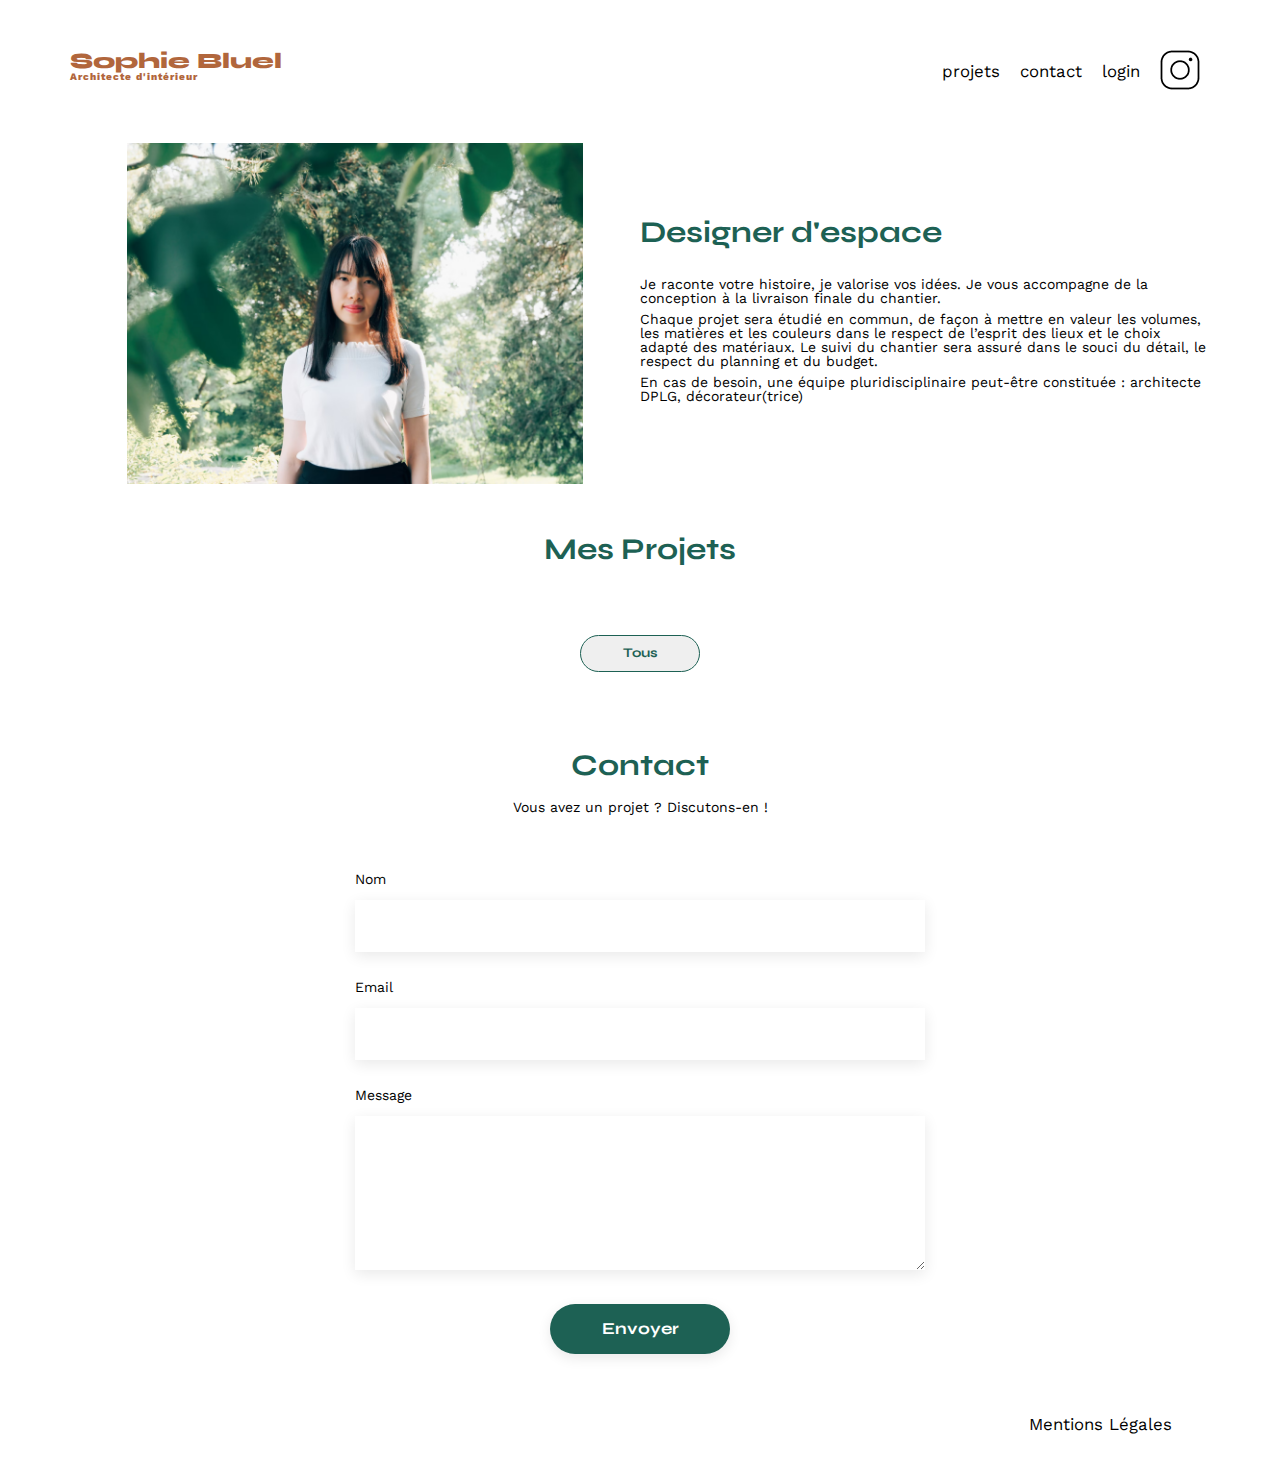
==== index.html @ b012aa26 "frontEnd_Projet_Sophie_Bluel" ====
<!DOCTYPE html>
<html lang="fr">
  <head>
    <meta charset="UTF-8" />
    <title>Sophie Bluel - Architecte d'intérieur</title>
    <meta name="viewport" content="width=device-width, initial-scale=1.0" />
    <link rel="preconnect" href="https://fonts.googleapis.com" />
    <link rel="preconnect" href="https://fonts.gstatic.com" crossorigin />
    <link
      href="https://fonts.googleapis.com/css2?family=Syne:wght@700;800&family=Work+Sans&display=swap"
      rel="stylesheet"
    />
    <meta name="description" content="" />
    <link rel="stylesheet" href="./assets/style.css" />
    <script
      src="https://kit.fontawesome.com/73db696eb9.js"
      crossorigin="anonymous"
    ></script>
  </head>

  <!--------------------------- MODULE ADMIN --------------------------------->
  <aside
    class="admin__rod admin__modifer"
    aria-hidden="true"
    style="display: none"
  >
    <div class="admin__modifer">
      <i class="fa-solid fa-pen-to-square"></i>
      <p>Mode édition</p>
    </div>
  </aside>
  <aside id="modale" class="modale" aria-hidden="true" style="display: none">
    <div class="modale-wrapper js-modale-stop">
      <a href="" class="js-modale-close">
        <i class="fa-solid fa-xmark"></i>
      </a>
      <h2>Galerie photo</h2>
      <div class="js-admin-projets">
   <!---------------------------- generation des photos dynamiquement dans la modale ---------------------------->
      </div>
      <a href="#modaleProjet" class="js-modale-projet">Ajouter un projet</a>
      <a class="btn-clear-admin" href="#">Supprimer la galerie</a>
    </div>
  </aside>
  <aside
    id="modaleProjet"
    class="modale-projet"
    aria-hidden="true"
    style="display: none"
  > <!--------------------------- MODULE Ajout de projet --------------------------------->
    <div class="modale-wrapper js-modale-stop">
      <div class="modale-projet-logo">
        <a href="" class="js-modale-return">
          <i class="fa-solid fa-arrow-left"></i>
        </a>
        <a href="" class="js-modale-close">
          <i class="fa-solid fa-xmark"></i>
        </a>
      </div>
      <h2>Ajout d'un projet</h2>
      <form id="addPictureForm" class="modale-projet-form" action="" enctype="multipart/form-data">
        <div class="form-group-photo">
          <i id="iconPhoto" class="fa-regular fa-image"></i>
          <label for="photo" id="labelPhoto"> Ajouter une photo</label>
          <input type="file" name="photo" id="photo" class="js-image" />
        <div id="picturePreview" style="display: none">
          <img id="picturePreviewImg" src="" alt="Image Preview">
        </div>
      </div>
        
      </form>
      
        <div class="form-group-title">
          <label for="titre">Titre</label>
          <input class="js-title" type="text" name="titre" id="titre" />
        </div>
        <div class="form-group-id">
          <label for="categorie">Catégorie</label>
          <select name="categorie" id="categorie" class="js-categoryId">
            <option value="1">Objets</option>
            <option value="2">Appartements</option>
            <option value="3">Hôtels & restaurants</option>
          </select>
        </div>

        <input type="submit" class="js-add-work" value="Valider" />
      </form>
    </div>
  </aside>
  <!-----------------------------------Affichage par Defaut  --------------------------------------->
  <body>
    <header>
       <a href="index.html"
        ><h1>
          Sophie Bluel
          <span>Architecte d'intérieur</span>
        </h1></a
      >
      <nav>
        <ul>
          <li><a href="#portfolio">projets</a></li>
          <li><a href="#contact">contact</a></li>
          <li class="js-already-logged"><a href="login.html">login</a></li>
          <li>
            <a href="https://instagram.com" target="_blank"
              ><img src="./assets/icons/instagram.png" alt="Instagram"
            /></a>
          </li>
        </ul>
      </nav>
    </header>
    <main>
      <section id="introduction">
        <figure>
          <img src="./assets/images/sophie-bluel.png" alt="" />
        </figure>
        <article>
          <h2>Designer d'espace</h2>
          <p>
            Je raconte votre histoire, je valorise vos idées. Je vous accompagne
            de la conception à la livraison finale du chantier.
          </p>
          <p>
            Chaque projet sera étudié en commun, de façon à mettre en valeur les
            volumes, les matières et les couleurs dans le respect de l’esprit
            des lieux et le choix adapté des matériaux. Le suivi du chantier
            sera assuré dans le souci du détail, le respect du planning et du
            budget.
          </p>
          <p>
            En cas de besoin, une équipe pluridisciplinaire peut-être constituée
            : architecte DPLG, décorateur(trice)
          </p>
        </article>
      </section>
      <section id="portfolio">
        <div class="portfolioTitle">
          <h2>Mes Projets</h2>
           <!--------------------------- Bouton Admin Modifier --------------------------------->
          <div class="admin__modifer" aria-hidden="true" style="display: none">
            <i class="fa-solid fa-pen-to-square"></i>
            <a href="#modale" class="js-modale">Modifier</a>
          </div>
        </div>
         <!--------------------------- Genere dynamiquement les boutons par catégorie--------------------------------->
        <div class="sort">
          <button class="sortBtn" id="0">Tous</button>
        </div>
        <div class="gallery">
           <!--------------------------- Projets generes dynamiquement --------------------------------->
        </div>
      </section>
      <section id="contact">
        <h2>Contact</h2>
        <p>Vous avez un projet ? Discutons-en !</p>
        <form action="#" method="post">
          <label for="name">Nom</label>
          <input type="text" name="name" id="name" />
          <label for="email">Email</label>
          <input type="email" name="email" id="email" />
          <label for="message">Message</label>
          <textarea name="message" id="message" cols="30" rows="10"></textarea>
          <input type="submit" value="Envoyer" />
        </form>
      </section>
    </main>

    <footer>
      <nav>
        <ul>
          <li>Mentions Légales</li>
        </ul>
      </nav>
    </footer>
  </body>
  <script src="./script/Projets.js"></script>
  <script src="./script/admin.js"></script>
</html>
---- assets/style.css ----
/* http://meyerweb.com/eric/tools/css/reset/
   v2.0 | 20110126
   License: none (public domain)
*/

html,
body,
div,
span,
applet,
object,
iframe,
h1,
h2,
h3,
h4,
h5,
h6,
p,
blockquote,
pre,
a,
abbr,
acronym,
address,
big,
cite,
code,
del,
dfn,
em,
img,
ins,
kbd,
q,
s,
samp,
small,
strike,
strong,
sub,
sup,
tt,
var,
b,
u,
i,
center,
dl,
dt,
dd,
ol,
ul,
li,
fieldset,
form,
label,
legend,
table,
caption,
tbody,
tfoot,
thead,
tr,
th,
td,
article,
aside,
canvas,
details,
embed,
figure,
figcaption,
footer,
header,
hgroup,
menu,
nav,
output,
ruby,
section,
summary,
time,
mark,
audio,
video {
  margin: 0;
  padding: 0;
  border: 0;
  font-size: 100%;
  font: inherit;
  vertical-align: baseline;
}
/* HTML5 display-role reset for older browsers */
article,
aside,
details,
figcaption,
figure,
footer,
header,
hgroup,
menu,
nav,
section {
  display: block;
}
body {
  line-height: 1;
}
ol,
ul {
  list-style: none;
}
blockquote,
q {
  quotes: none;
}
blockquote:before,
blockquote:after,
q:before,
q:after {
  content: "";
  content: none;
}
table {
  border-collapse: collapse;
  border-spacing: 0;
}
/** end reset css**/
body {
  max-width: 1140px;
  margin: auto;
  font-family: "Work Sans";
  font-size: 14px;
}
header {
  display: flex;
  justify-content: space-between;
  margin: 50px 0;
}
section {
  margin: 50px 0;
}

h1 {
  display: flex;
  flex-direction: column;
  font-family: "Syne";
  font-size: 22px;
  font-weight: 800;
  color: #b1663c;
}

h1 > span {
  font-family: "Work Sans";
  font-size: 10px;
  letter-spacing: 0.1em;
}

h2 {
  font-family: "Syne";
  font-weight: 700;
  font-size: 30px;
  color: #1d6154;
}
nav ul {
  display: flex;
  align-items: center;
  list-style-type: none;
}
nav li {
  padding: 0 10px;
  font-size: 1.2em;
}
nav a {
  text-decoration: none;
  color: black;
}
nav a:hover {
  color: #b1663c;
}

#introduction {
  display: flex;
  align-items: center;
}
#introduction figure {
  flex: 1;
}
#introduction img {
  display: block;
  margin: auto;
  width: 80%;
}

#introduction article {
  flex: 1;
}
#introduction h2 {
  margin-bottom: 1em;
}

#introduction p {
  margin-bottom: 0.5em;
}
#portfolio h2 {
  text-align: center;
}
.portfolioTitle {
  display: flex;
  flex-direction: row;
  justify-content: space-around;
  margin-bottom: 5em;
}
.hide {
  display: none;
}
.error {
  color: #b1663c;
  font-size: larger;
}
.sort {
  display: flex;
  flex-direction: row;
  justify-content: center;
  align-items: center;
  width: 100%;
  height: 38px;
  margin-bottom: 2em;
  gap: 1em;
}
.sortBtn {
  display: flex;
  align-items: center;
  justify-content: space-evenly;
  font-family: "Syne";
  min-width: 120px;
  height: 37px;
  border: 1px solid #1d6154;
  border-radius: 60px;
  color: #1d6154;
  font-weight: bold;
  padding: 1em;
}
.sortBtn:hover {
  color: white;
  background-color: #1d6154;
}
.sortBtn-active {
  background-color: #1d6154;
  color: white;
}
.gallery {
  width: 100%;
  display: grid;
  grid-template-columns: 1fr 1fr 1fr;
  grid-column-gap: 20px;
  grid-row-gap: 20px;
}

.gallery img {
  width: 100%;
  height: 92.5%;
  object-fit: cover;
}
#contact {
  width: 50%;
  margin: auto;
}
#contact > * {
  text-align: center;
}
#contact h2 {
  margin-bottom: 20px;
}
#contact form {
  text-align: left;
  margin-top: 30px;
  display: flex;
  flex-direction: column;
}

#contact input {
  height: 50px;
  font-size: 1.2em;
  border: none;
  box-shadow: 0px 4px 14px rgba(0, 0, 0, 0.09);
}
#contact label {
  margin: 2em 0 1em 0;
}
#contact textarea {
  border: none;
  box-shadow: 0px 4px 14px rgba(0, 0, 0, 0.09);
}

input[type="submit"] {
  font-family: "Syne";
  font-weight: 700;
  color: white;
  background-color: #1d6154;
  margin: 2em auto;
  width: 180px;
  text-align: center;
  border-radius: 60px;
}

footer nav ul {
  display: flex;
  justify-content: flex-end;
  margin: 2em;
}
/******** logIn stylesheet ***********/

.logInForm {
  display: flex;
  flex-direction: column;
  justify-content: center;
  align-items: center;
  padding: 6em;
  font-family: "Work Sans";
}
.logInForm h1 {
  min-width: 100px;
  height: 36px;
  color: #1d6154;
  padding-bottom: 2em;
}
.logInForm form {
  display: flex;
  flex-direction: column;
}
.logInForm label {
  display: block;
  min-width: 46px;
  height: 16px;
  font-size: 500;
  padding-bottom: 4px;
}
.logInForm input {
  margin-bottom: 20px;
  width: 379px;
  height: 51px;
  border: none;
  box-shadow: 0px 4px 14px 0px #00000017;
}
.logInForm button {
  width: 179px;
  height: 36px;
  top: 529px;
  left: 630px;
  border-radius: 60px;
  align-self: center;
  cursor: pointer;
  margin: 20px;
  background-color: #1d6154;
  color: white;
  font-weight: 700;
  font-family: "Syne";
}
.logInForm button:hover {
  background-color: #0e2f28;
}
.logInForm a {
  font-size: 14px;
  font-weight: 500;
  line-height: 16.42px;
  text-align: left;
  color: #3d3d3d;
}
.logInForm p {
  color: red;
}

/**************************** Modale************************** */
/* MODALE GALERIE PHOTO  */
.modale[aria-hidden="true"] {
  animation-name: fadeOff;
}

.modale[aria-hidden="true"] .modale-wrapper {
  animation-name: slideFromBottom;
}
@keyframes fadeIn {
  from {
    opacity: 0;
  }
  to {
    opacity: 1;
  }
}
@keyframes slideFromTop {
  from {
    transform: translateY(-75px);
  }
  to {
    transform: translateY(0px);
  }
}
@keyframes fadeOff {
  from {
    opacity: 1;
  }
  to {
    opacity: 0;
  }
}
@keyframes slideFromBottom {
  from {
    transform: translateY(0px);
  }
  to {
    transform: translateY(75px);
  }
}
.modale .js-modale-projet:hover {
  color: #1d6154;
  background-color: white;
  scale: 1.05;
}

/* MODALE AJOUT PROJET  */
.modale-projet[aria-hidden="true"] .modale-wrapper {
  animation-name: slideFromBottom;
}
@keyframes fadeIn {
  from {
    opacity: 0;
  }
  to {
    opacity: 1;
  }
}
@keyframes slideFromTop {
  from {
    transform: translateY(-75px);
  }
  to {
    transform: translateY(0px);
  }
}
@keyframes fadeOff {
  from {
    opacity: 1;
  }
  to {
    opacity: 0;
  }
}
@keyframes slideFromBottom {
  from {
    transform: translateY(0px);
  }
  to {
    transform: translateY(75px);
  }
}
.form-group-photo label:hover {
  background-color: #306685;
  color: white;
}
.js-add-work {
  color: #1d6154;
  background-color: white;
  width: 237px;
  height: 36px;
  top: 1239px;
  left: 600px;
  gap: 0px;
  border-radius: 60px 0px 0px 0px;
  opacity: 0px;

  cursor: pointer;
}
.modale-projet-form input[type="submit"]:hover {
  color: #1d6154;
  background-color: white;
  width: 237px;
  height: 36px;
  top: 1239px;
  left: 600px;
  gap: 0px;
  border-radius: 60px 0px 0px 0px;
  cursor: pointer;
}
#picturePreviewImg {
  max-width: 30%;
  position: relative;
  z-index: 1;
}
#picturePreview {
  justify-content: center;
}
/* ADMIN */
/* ADMIN EDITION MODE  */
.admin__rod {
  position: fixed;
  right: 0;
  top: 0;
  display: flex;
  justify-content: center;
  align-items: center;
  width: 100%;
  height: 40px;
  background-color: black;
}
.admin__rod button {
  font-family: "work sans";
  font-weight: 550;
  background-color: white;
  border-radius: 60px;
  padding: 5px 15px;
  margin: 0 25px;
  border: none;
  transition: all 0.2s ease;
}

.admin__modifer {
  display: flex;
  -moz-column-gap: 5px;
  column-gap: 5px;
  color: black;
}
.admin__rod .admin__modifer {
  color: white;
}

.portfolioTitle {
  display: flex;
  justify-content: center;
  align-items: center;
  gap: 1em;
}

/* MODALE  GALERIE PHOTO*/
.modale {
  position: fixed;
  top: 0;
  left: 0;
  display: flex;
  align-items: center;
  justify-content: center;
  width: 100%;
  height: 100%;
  background-color: rgba(0, 0, 0, 0.7);
  animation: fadeIn 0.2s both;
}
.modale-wrapper {
  display: flex;
  flex-direction: column;
  overflow: auto;
  max-width: calc(98vh - 20px);
  max-height: calc(98vh - 20px);
  width: 675px;
  padding: 30px;
  background-color: white;
  animation: slideFromTop 0.2s both;
}
.js-image-preview {
  object-fit: cover;
}
.js-modale-close {
  display: flex;
  justify-content: flex-end;
}

.modale-wrapper h2 {
  display: flex;
  justify-content: center;
  margin: 20px 0 50px 0;
}

.btn-admin {
  display: flex;
  justify-content: center;
  width: 300px;
  margin: 0px auto 20px auto;
}

.btn-clear-admin {
  display: flex;
  justify-content: center;
  color: #d65353;
  margin-bottom: 30px;
}

.js-admin-projets::after {
  display: flex;
  content: " ";
  border-top: 1px solid black;
  height: 1px;
  width: 90%;
  margin: 40px auto;
}

.js-admin-projets {
  width: 550px;
  margin: 10px auto;
  display: flex;
  flex-wrap: wrap;
}

.gallery__item-modale {
  display: flex;
  flex-direction: column;
  margin: 0 5px;
  width: 95px;
}

.gallery__item-modale img {
  width: 95px;
  height: 120px;
  -o-object-fit: cover;
  object-fit: cover;
  margin-bottom: 5px;
}

.fa-trash-alt:before,
.fa-trash-can:before {
  color: white;
  background-color: black;
  padding: 5px;
  border-radius: 20%;
}

.gallery__item-modale p {
  position: relative;
  bottom: 116px;
  left: 68px;
  width: 30px;
  height: 30px;
  cursor: pointer;
}
gallery__item-modale a {
  position: relative;
  bottom: 15px;
}

.modale .js-modale-projet {
  display: flex;
  justify-content: center;
  align-items: center;
  font-family: "Syne";
  font-weight: 700;
  color: white;
  background-color: #1d6154;
  border: 2px solid #1d6154;
  margin: 0 auto 30px auto;
  height: 50px;
  width: 250px;
  border-radius: 60px;
  transition: all 0.5s ease;
}
/* MODALE AJOUT PROJET */
.modale-projet {
  position: fixed;
  top: 0;
  left: 0;
  display: flex;
  align-items: center;
  justify-content: center;
  width: 100%;
  height: 100%;
  background-color: rgba(0, 0, 0, 0.7);
  animation: fadeIn 0.4s both;
}

.modale-projet-logo {
  display: flex;
  justify-content: space-between;
  align-items: center;
}

.modale-projet-form {
  display: flex;
  flex-direction: column;
  align-items: center;
}

.form-group-photo {
  display: flex;
  flex-direction: column;
  justify-content: center;
  align-items: center;
  background-color: #e8f1f7;
  width: 500px;
  height: 200px;
  border-radius: 10px;
}

.form-group-photo i {
  color: #306685;
  font-size: 90px;
  font-weight: 100;
  margin: 20px;
  margin-top: -25px;
}

.form-group-photo input {
  display: none;
}

.form-group-photo label {
  font-family: "work sans";
  display: flex;
  justify-content: center;
  align-items: center;
  width: 200px;
  height: 40px;
  background-color: #cbd6dc;
  color: #306685;
  border-radius: 50px;
  cursor: pointer;
  margin-top: -10px;
}
.form-group-photo::after {
  content: "jpg, png : 4mo max";
  position: absolute;
  top: 315px;
}

.form-group-title {
  display: flex;
  flex-direction: column;
  width: 500px;
  margin-left: 5em;
}

.form-group-title input {
  height: 50px;
  font-size: 1.2em;
  border: none;
  box-shadow: 0px 4px 14px rgba(0, 0, 0, 0.09);
}

.form-group-title label {
  margin: 3em 0 1em 0;
}

.form-group-id {
  display: flex;
  flex-direction: column;
  width: 500px;
  margin-left: 5em;
}

.form-group-id select {
  height: 50px;
  font-size: 1.2em;
  border: none;
  box-shadow: 0px 4px 14px rgba(0, 0, 0, 0.09);
}

.form-group-id label {
  margin: 3em 0 1em 0;
}

.modale-projet-form input[type="submit"] {
  font-family: "Syne";
  font-weight: 700;
  color: white;
  background-color: #1d6154;
  border: 2px solid #1d6154;
  margin: 120px 0 30px 0;
  height: 50px;
  width: 250px;
  text-align: center;
  border-radius: 60px;
  transition: all 0.5s ease;
}

a {
  text-decoration: none;
  color: #1d6154;
}
/* /////////////////////////////animation////////////////////////////// */

html {
  scroll-behavior: smooth;
}

.filter__btn:hover,
.btn-admin:hover {
  color: white;
  background-color: #1d6154;
  scale: 1.05;
}

.admin__rod button:hover {
  background-color: #1d6154;
  color: white;
}

.login__form input[type="submit"]:hover {
  color: #1d6154;
  background-color: white;
  scale: 1.05;
}

.login a:hover {
  color: #b1663c;
}

/* MODALE GALERIE PHOTO  */
.modale[aria-hidden="true"] {
  animation-name: fadeOff;
}
.modale[aria-hidden="true"] .modale-wrapper {
  animation-name: slideFromBottom;
}

@keyframes fadeIn {
  from {
    opacity: 0;
  }
  to {
    opacity: 1;
  }
}
@keyframes slideFromTop {
  from {
    transform: translateY(-75px);
  }
  to {
    transform: translateY(0px);
  }
}

@keyframes fadeOff {
  from {
    opacity: 1;
  }
  to {
    opacity: 0;
  }
}
@keyframes slideFromBottom {
  from {
    transform: translateY(0px);
  }
  to {
    transform: translateY(75px);
  }
}

.modale .js-modale-projet:hover {
  color: #1d6154;
  background-color: white;
  scale: 1.05;
}

/* MODALE AJOUT PROJET  */
.modale-projet[aria-hidden="true"] .modale-wrapper {
  animation-name: slideFromBottom;
}

@keyframes fadeIn {
  from {
    opacity: 0;
  }
  to {
    opacity: 1;
  }
}
@keyframes slideFromTop {
  from {
    transform: translateY(-75px);
  }
  to {
    transform: translateY(0px);
  }
}

@keyframes fadeOff {
  from {
    opacity: 1;
  }
  to {
    opacity: 0;
  }
}
@keyframes slideFromBottom {
  from {
    transform: translateY(0px);
  }
  to {
    transform: translateY(75px);
  }
}

.form-group-photo label:hover {
  background-color: #306685;
  color: white;
}
.modale-projet-form input[type="submit"]:hover {
  color: #1d6154;
  background-color: white;
  scale: 1.05;
  cursor: pointer;
}
.js-categoryId {
  font-family: work Sans;
  font-weight: 200;
}
.modale-wrapper {
  font-family: work Sans;
}
.modale-wrapper label {
  font-weight: 500;
  color: #3d3d3d;
  font-size: 14px;
}
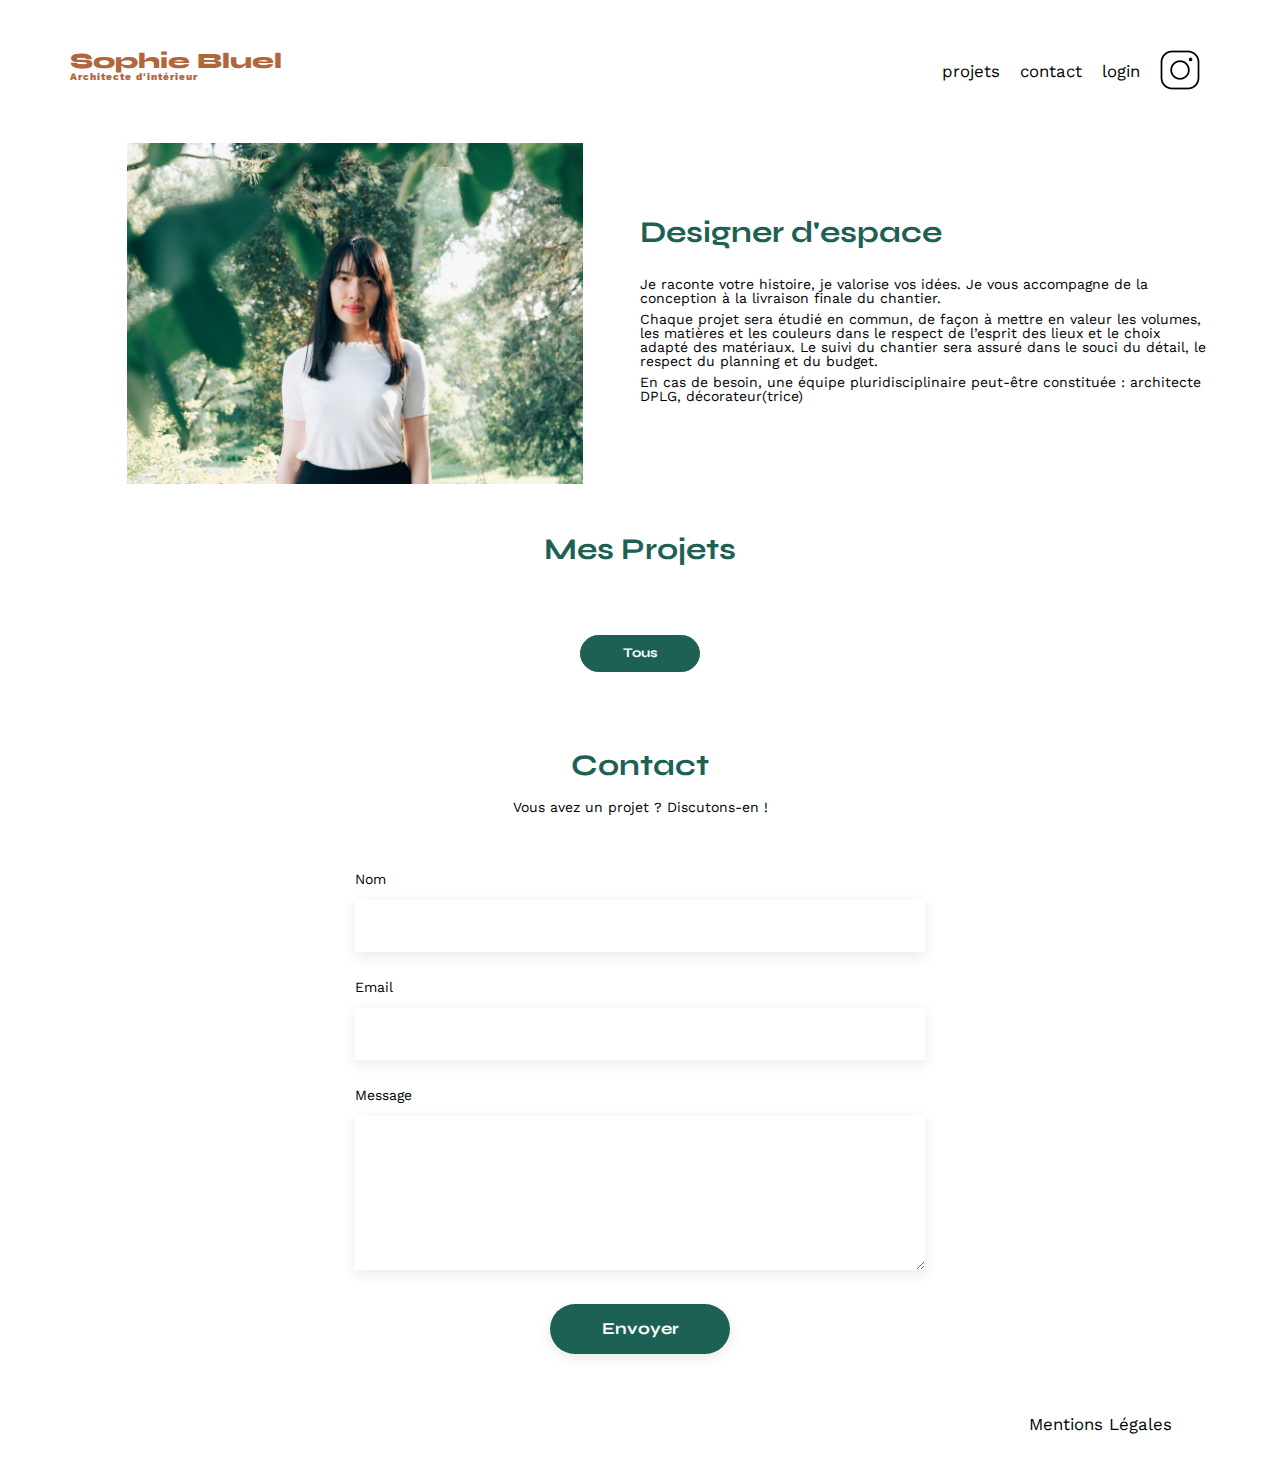
==== commit 20496e6f: "Réinitialisation de la modale après ajout réussi" ====
--- a/index.html
+++ b/index.html
@@ -36,7 +36,7 @@
       </a>
       <h2>Galerie photo</h2>
       <div class="js-admin-projets">
-   <!---------------------------- generation des photos dynamiquement dans la modale ---------------------------->
+        <!---------------------------- generation des photos dynamiquement dans la modale ---------------------------->
       </div>
       <a href="#modaleProjet" class="js-modale-projet">Ajouter un projet</a>
       <a class="btn-clear-admin" href="#">Supprimer la galerie</a>
@@ -47,7 +47,8 @@
     class="modale-projet"
     aria-hidden="true"
     style="display: none"
-  > <!--------------------------- MODULE Ajout de projet --------------------------------->
+  >
+    <!--------------------------- MODULE Ajout de projet --------------------------------->
     <div class="modale-wrapper js-modale-stop">
       <div class="modale-projet-logo">
         <a href="" class="js-modale-return">
@@ -58,18 +59,21 @@
         </a>
       </div>
       <h2>Ajout d'un projet</h2>
-      <form id="addPictureForm" class="modale-projet-form" action="" enctype="multipart/form-data">
+      <form
+        id="addPictureForm"
+        class="modale-projet-form"
+        action=""
+        enctype="multipart/form-data"
+      >
         <div class="form-group-photo">
           <i id="iconPhoto" class="fa-regular fa-image"></i>
           <label for="photo" id="labelPhoto"> Ajouter une photo</label>
           <input type="file" name="photo" id="photo" class="js-image" />
-        <div id="picturePreview" style="display: none">
-          <img id="picturePreviewImg" src="" alt="Image Preview">
+          <div id="picturePreview" style="display: none">
+            <img id="picturePreviewImg" src="" alt="Image Preview" />
+          </div>
         </div>
-      </div>
-        
-      </form>
-      
+
         <div class="form-group-title">
           <label for="titre">Titre</label>
           <input class="js-title" type="text" name="titre" id="titre" />
@@ -90,7 +94,7 @@
   <!-----------------------------------Affichage par Defaut  --------------------------------------->
   <body>
     <header>
-       <a href="index.html"
+      <a href="index.html"
         ><h1>
           Sophie Bluel
           <span>Architecte d'intérieur</span>
@@ -136,18 +140,18 @@
       <section id="portfolio">
         <div class="portfolioTitle">
           <h2>Mes Projets</h2>
-           <!--------------------------- Bouton Admin Modifier --------------------------------->
+          <!--------------------------- Bouton Admin Modifier --------------------------------->
           <div class="admin__modifer" aria-hidden="true" style="display: none">
             <i class="fa-solid fa-pen-to-square"></i>
             <a href="#modale" class="js-modale">Modifier</a>
           </div>
         </div>
-         <!--------------------------- Genere dynamiquement les boutons par catégorie--------------------------------->
+        <!--------------------------- Genere dynamiquement les boutons par catégorie--------------------------------->
         <div class="sort">
           <button class="sortBtn" id="0">Tous</button>
         </div>
         <div class="gallery">
-           <!--------------------------- Projets generes dynamiquement --------------------------------->
+          <!--------------------------- Projets generes dynamiquement --------------------------------->
         </div>
       </section>
       <section id="contact">
@@ -174,5 +178,4 @@
     </footer>
   </body>
   <script src="./script/Projets.js"></script>
-  <script src="./script/admin.js"></script>
 </html>
--- a/assets/style.css
+++ b/assets/style.css
@@ -180,7 +180,9 @@
 nav a:hover {
   color: #b1663c;
 }
-
+.logOut:hover {
+  color: #b1663c;
+}
 #introduction {
   display: flex;
   align-items: center;
@@ -460,6 +462,7 @@
   background-color: #306685;
   color: white;
 }
+
 .js-add-work {
   color: #1d6154;
   background-color: white;
@@ -481,7 +484,7 @@
   top: 1239px;
   left: 600px;
   gap: 0px;
-  border-radius: 60px 0px 0px 0px;
+  border-radius: 20px 0px 20x 0px;
   cursor: pointer;
 }
 #picturePreviewImg {
